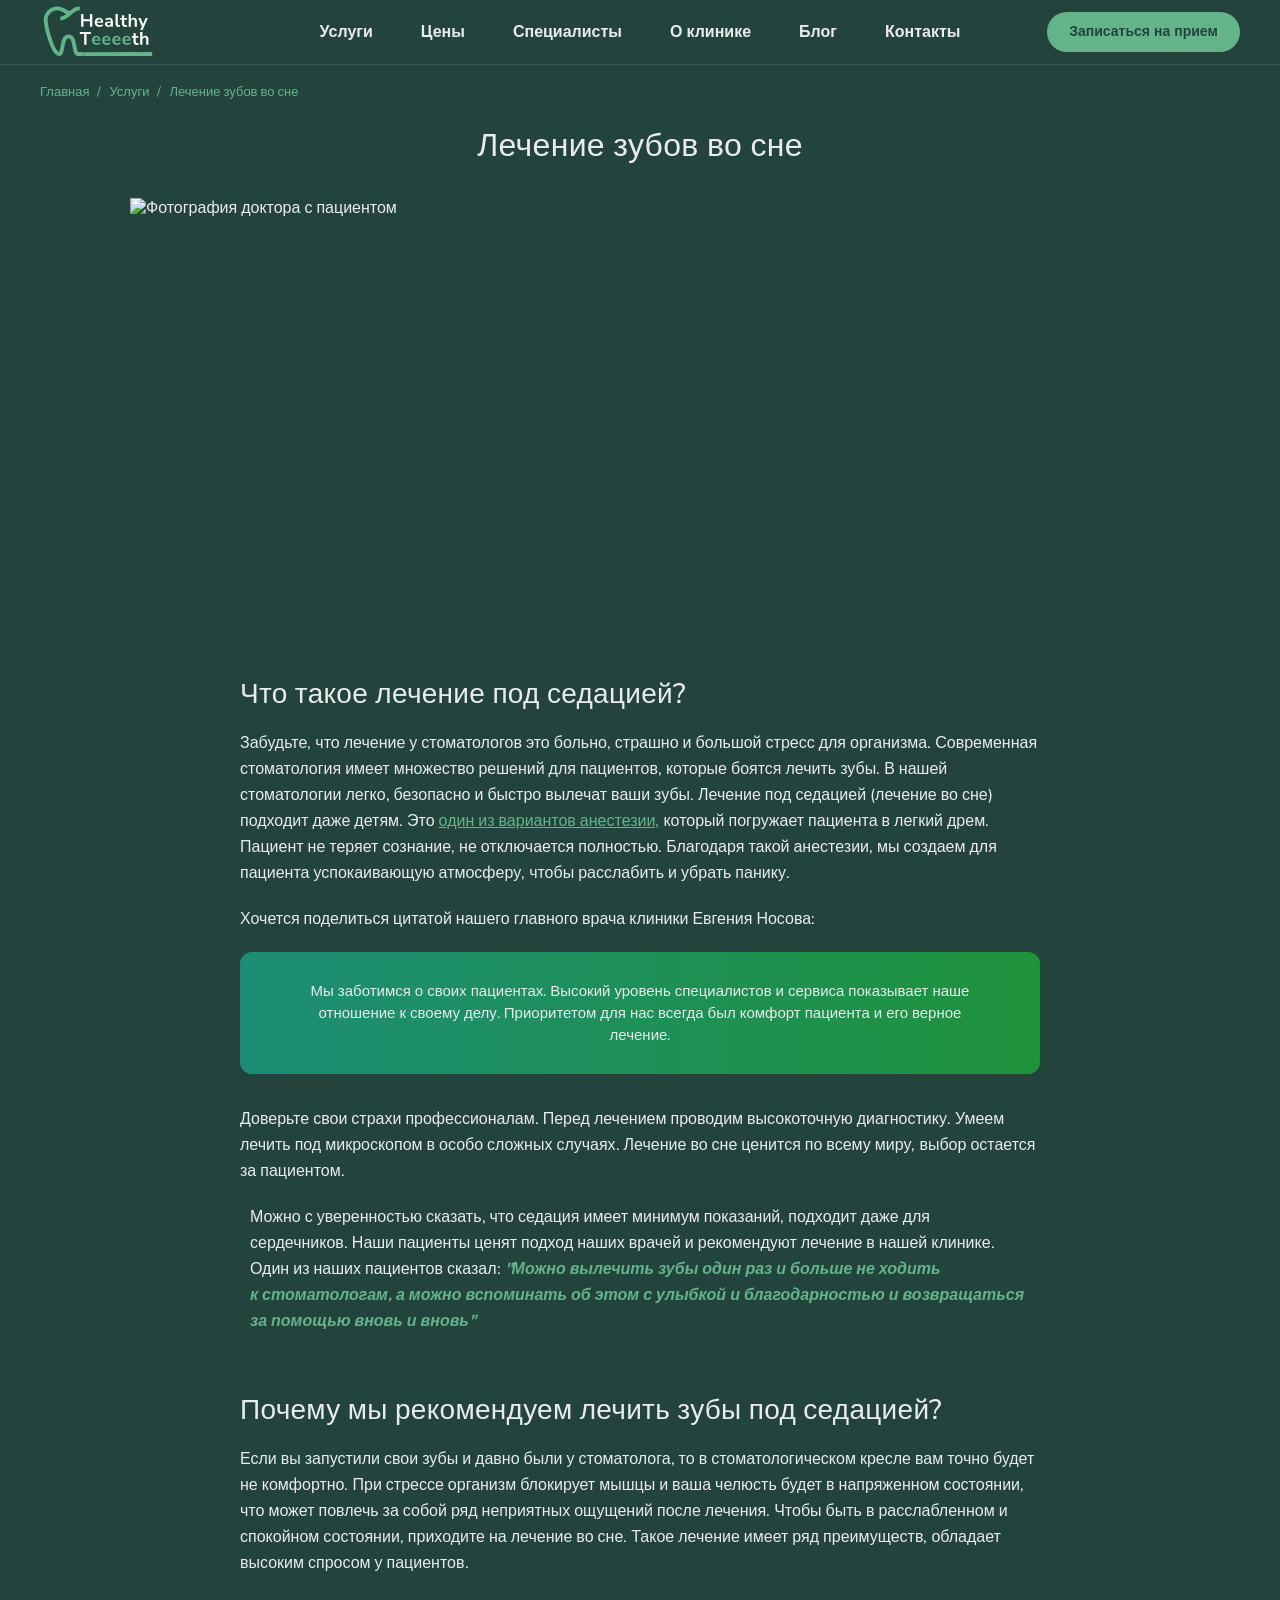
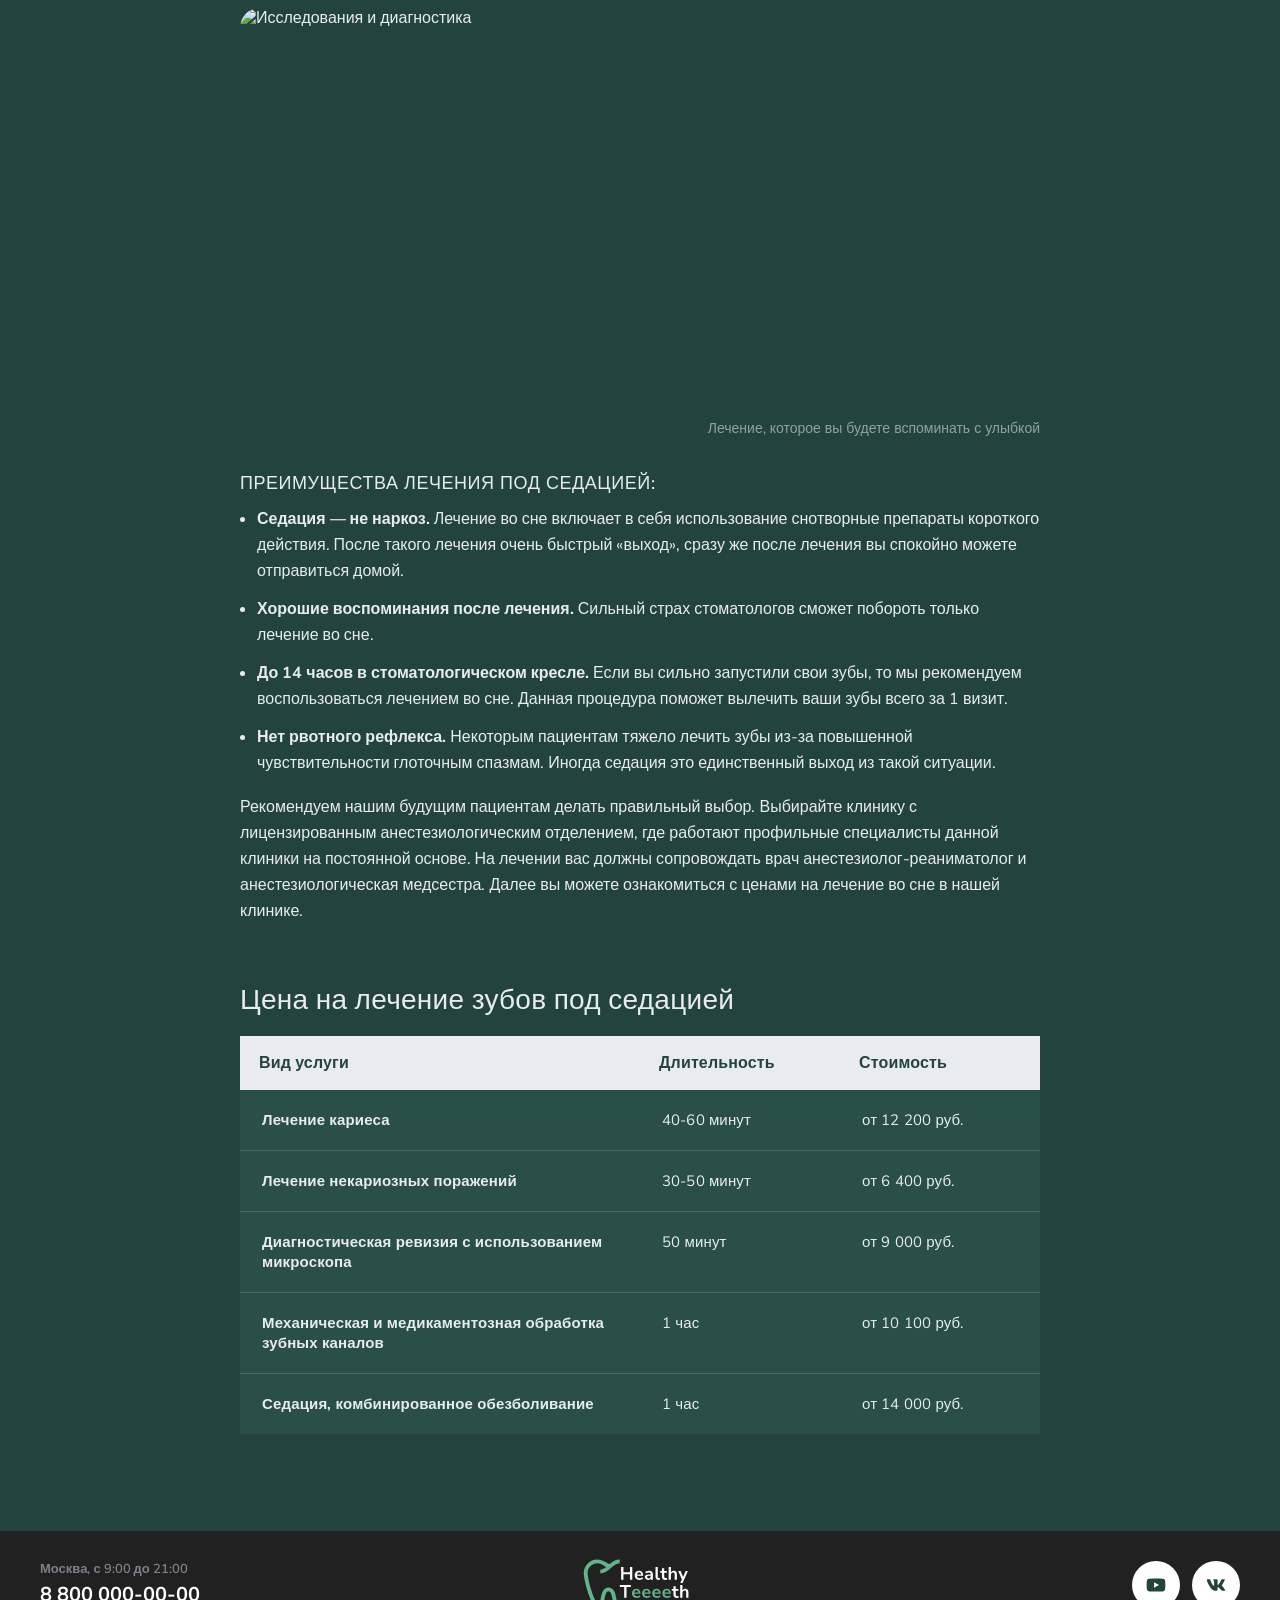
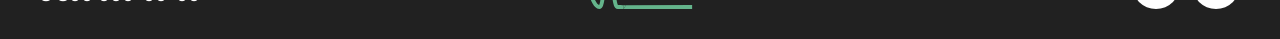
==== sedation.html @ c44e312c "PerfectPixel OK" ====
<!DOCTYPE html>
<html lang="ru">

<head>
    <meta charset="UTF-8">
    <meta name="viewport" content="width=device-width, initial-scale=1.0">
    <meta http-equiv="X-UA-Compatible" content="ie=edge">
    <link rel="stylesheet" href="style.css">
    <title>Лечение зубов во сне - healthyTeeeeth</title>
</head>

<body>
    <header class="header">
        <div class="container">
            <div class="header__content">
                <a class="header__logo-link" href="index.html">
                    <svg class="header__logo" width="120" height="60" aria-hidden="true">
                        <use href="images/sprite.svg#logo"></use>
                    </svg>
                </a>
                <nav class="header__nav">
                    <ul class="header__list">
                        <li class="header__item">
                            <a class="header__link" href="#">Услуги</a>
                        </li>
                        <li class="header__item">
                            <a class="header__link" href="#">Цены</a>
                        </li>
                        <li class="header__item">
                            <a class="header__link" href="#">Специалисты</a>
                        </li>
                        <li class="header__item">
                            <a class="header__link" href="#">О клинике</a>
                        </li>
                        <li class="header__item">
                            <a class="header__link" href="#">Блог</a>
                        </li>
                        <li class="header__item">
                            <a class="header__link" href="#">Контакты</a>
                        </li>
                    </ul>
                </nav>
                <a href="#" class="header__signup">Записаться на прием</a>
            </div>
        </div>
    </header>

    <main>
        <div class="breadcrumbs">
            <div class="container">
                <ul class="breadcrumbs__list">
                    <li class="breadcrumbs__item">
                        <a class="breadcrumbs__link" href="#">Главная</a>
                    </li>
                    <li class="breadcrumbs__item">
                        <a class="breadcrumbs__link" href="#">Услуги</a>
                    </li>
                    <li class="breadcrumbs__item">
                        <span class="breadcrumbs__link">Лечение зубов во сне</span>
                    </li>
                </ul>
            </div>
        </div>

        <div class="container">
            <!-- Внедрён модификатор text-block--sedation -->
            <div class="text-block text-block--sedation">
                <h1 class="text-block__title">Лечение зубов во сне</h1>

                <img class="text-block__image text-block__image--main" src="https://i.ibb.co/W4Y8yRvD/treatment.jpg"
                    height="420" width="1020" alt="Фотография доктора с пациентом">

                <h2 class="text-block__subtitle">Что такое лечение под седацией?</h2>

                <p class="text-block__text">Забудьте, что лечение у стоматологов это больно, страшно и большой стресс
                    для организма. Современная стоматология имеет множество решений для пациентов, которые боятся лечить
                    зубы. В нашей стоматологии легко, безопасно и быстро вылечат ваши зубы. Лечение под седацией
                    (лечение во сне) подходит даже детям. Это <a href="#" class="text-block__link">один из вариантов
                        анестезии,</a> который погружает пациента в легкий дрем. Пациент не теряет сознание, не
                    отключается полностью. Благодаря такой анестезии, мы создаем для пациента успокаивающую атмосферу,
                    чтобы расслабить и убрать панику.</p>

                <p class="text-block__text">Хочется поделиться цитатой нашего главного врача клиники Евгения Носова:</p>

                <div class="text-block__quote">
                    <p class="text-block__text">Мы заботимся о своих пациентах. Высокий уровень специалистов и сервиса
                        показывает наше отношение к своему делу. Приоритетом для нас всегда был комфорт пациента и его
                        верное лечение.</p>
                </div>

                <p class="text-block__text">Доверьте свои страхи профессионалам. Перед лечением проводим высокоточную
                    диагностику. Умеем лечить под микроскопом в особо сложных случаях. Лечение во сне ценится по всему
                    миру, выбор остается за пациентом.</p>

                <p class="text-block__text text-block__text--quote">Можно с&nbsp;уверенностью сказать, что седация имеет
                    минимум показаний, подходит даже для сердечников. Наши пациенты
                    ценят подход наших врачей и&nbsp;рекомендуют лечение в&nbsp;нашей клинике. Один из&nbsp;наших
                    пациентов сказал:
                    <span class="text-block__highlight">&quot;Можно вылечить зубы один раз и&nbsp;больше не&nbsp;ходить
                        к&nbsp;стоматологам, а&nbsp;можно вспоминать
                        об&nbsp;этом с&nbsp;улыбкой и&nbsp;благодарностью и&nbsp;возвращаться за помощью вновь
                        и&nbsp;вновь&quot;</span>
                </p>

                <h2 class="text-block__subtitle">Почему мы рекомендуем лечить зубы под седацией?</h2>

                <p class="text-block__text">Если вы запустили свои зубы и давно были у стоматолога, то в
                    стоматологическом кресле вам точно будет не комфортно. При стрессе организм блокирует мышцы и ваша
                    челюсть будет в напряженном состоянии, что может повлечь за собой ряд неприятных ощущений после
                    лечения. Чтобы быть в расслабленном и спокойном состоянии, приходите на лечение во сне. Такое
                    лечение имеет ряд преимуществ, обладает высоким спросом у пациентов.</p>

                <figure class="text-block__figure">
                    <img class="text-block__image" src="https://i.ibb.co/C3NTbPTH/treatment2.jpg" height="400"
                        width="800" alt="Исследования и диагностика">
                    <figcaption class="text-block__caption">Лечение, которое вы будете вспоминать с улыбкой
                    </figcaption>
                </figure>

                <h3 class="text-block__subtitle text-block__subtitle--small">Преимущества лечения под седацией:</h3>

                <ul class="text-block__list">
                    <li class="text-block__item"><b>Седация — не наркоз.</b> Лечение во сне включает в себя
                        использование снотворные препараты короткого действия. После такого лечения очень быстрый
                        «выход», сразу же после лечения вы спокойно можете отправиться домой.</li>
                    <li class="text-block__item"><b>Хорошие воспоминания после лечения.</b> Сильный страх стоматологов
                        сможет побороть только лечение во сне.</li>
                    <li class="text-block__item"><b>До 14 часов в стоматологическом кресле.</b> Если вы сильно запустили
                        свои зубы, то мы рекомендуем воспользоваться лечением во сне. Данная процедура поможет вылечить
                        ваши зубы всего за 1 визит.</li>
                    <li class="text-block__item"><b>Нет рвотного рефлекса.</b> Некоторым пациентам тяжело лечить зубы
                        из-за повышенной чувствительности глоточным спазмам. Иногда седация это единственный выход из
                        такой ситуации.</li>
                </ul>

                <p class="text-block__text">Рекомендуем нашим будущим пациентам делать правильный выбор. Выбирайте
                    клинику с лицензированным анестезиологическим отделением, где работают профильные специалисты данной
                    клиники на постоянной основе. На лечении вас должны сопровождать врач анестезиолог-реаниматолог и
                    анестезиологическая медсестра. Далее вы можете ознакомиться с ценами на лечение во сне в нашей
                    клинике.</p>

                <h3 class="text-block__subtitle">Цена на лечение зубов под седацией</h3>

                <table class="text-block__table">
                    <thead>
                        <tr class="text-block__table-row">
                            <th class="text-block__table-header">Вид услуги</th>
                            <th class="text-block__table-header">Длительность</th>
                            <th class="text-block__table-header">Стоимость</th>
                        </tr>
                    </thead>
                    <tbody>
                        <tr class="text-block__table-row">
                            <td class="text-block__table-cell"><b>Лечение кариеса</b></td>
                            <td class="text-block__table-cell">40-60 минут</td>
                            <td class="text-block__table-cell">от 12 200 руб.</td>
                        </tr>
                        <tr class="text-block__table-row">
                            <td class="text-block__table-cell"><b>Лечение некариозных поражений</b></td>
                            <td class="text-block__table-cell">30-50 минут</td>
                            <td class="text-block__table-cell">от 6 400 руб.</td>
                        </tr>
                        <tr class="text-block__table-row">
                            <td class="text-block__table-cell"><b>Диагностическая ревизия с использованием
                                    микроскопа</b></td>
                            <td class="text-block__table-cell">50 минут</td>
                            <td class="text-block__table-cell">от 9 000 руб.</td>
                        </tr>
                        <tr class="text-block__table-row">
                            <td class="text-block__table-cell"><b>Механическая и медикаментозная обработка зубных
                                    каналов</b></td>
                            <td class="text-block__table-cell">1 час</td>
                            <td class="text-block__table-cell">от 10 100 руб.</td>
                        </tr>
                        <tr class="text-block__table-row">
                            <td class="text-block__table-cell"><b>Седация, комбинированное обезболивание</b></td>
                            <td class="text-block__table-cell">1 час</td>
                            <td class="text-block__table-cell">от 14 000 руб.</td>
                        </tr>
                    </tbody>
                </table>
            </div>
        </div>
    </main>

    <footer class="footer">
        <div class="container">
            <div class="footer__content">
                <div class="footer__contact">
                    <span class="footer__contact-name">Москва, с 9:00 до 21:00</span>
                    <a class="footer__contact-phone" href="tel:88000000000">8 800 000-00-00</a>
                </div>
                <div class="footer__inner">
                    <a class="footer__logo-link" href="index.html">
                        <svg class="footer__logo" width="120" height="60" aria-hidden="true">
                            <use href="images/sprite.svg#logo"></use>
                        </svg>
                    </a>
                </div>
                <ul class="footer__social">
                    <li class="footer__social-item">
                        <a class="footer__social-link" href="#" aria-label="Ссылка на YouTube">
                            <svg width="20" height="20" aria-hidden="true">
                                <use href="images/sprite.svg#youtube-logo"></use>
                            </svg>
                        </a>
                    </li>
                    <li class="footer__social-item">
                        <a class="footer__social-link" href="#" aria-label="Ссылка на Вконтакте">
                            <svg width="20" height="20" aria-hidden="true">
                                <use href="images/sprite.svg#vk-logo"></use>
                            </svg>
                        </a>
                    </li>
                </ul>
            </div>
        </div>
    </footer>
</body>

</html>
---- style.css ----
/* =========================================
   RUBIK
   ========================================= */
@font-face {
  font-family: "Rubik";
  font-style: normal;
  font-weight: 400;
  src: url("../fonts/rubik-v31-latin-regular.woff2") format("woff2");
  font-display: swap;
}
@font-face {
  font-family: "Rubik";
  font-style: normal;
  font-weight: 500;
  src: url("../fonts/rubik-v31-latin-500.woff2") format("woff2");
  font-display: swap;
}
@font-face {
  font-family: "Rubik";
  font-style: normal;
  font-weight: 600;
  src: url("../fonts/rubik-v31-latin-600.woff2") format("woff2");
  font-display: swap;
}
@font-face {
  font-family: "Rubik";
  font-style: normal;
  font-weight: 700;
  src: url("../fonts/rubik-v31-latin-700.woff2") format("woff2");
  font-display: swap;
}
/* =========================================
   NUNITO SANS
   ========================================= */
@font-face {
  font-display: swap;
  font-family: "Nunito Sans";
  font-style: normal;
  font-weight: 400;
  src: url("../fonts/nunito-sans-v19-latin-regular.woff2") format("woff2");
}
@font-face {
  font-display: swap;
  font-family: "Nunito Sans";
  font-style: normal;
  font-weight: 500;
  src: url("../fonts/nunito-sans-v19-latin-500.woff2") format("woff2");
}
@font-face {
  font-display: swap;
  font-family: "Nunito Sans";
  font-style: normal;
  font-weight: 600;
  src: url("../fonts/nunito-sans-v19-latin-600.woff2") format("woff2");
}
@font-face {
  font-display: swap;
  font-family: "Nunito Sans";
  font-style: normal;
  font-weight: 700;
  src: url("../fonts/nunito-sans-v19-latin-700.woff2") format("woff2");
}
* {
  box-sizing: border-box;
}

body {
  background-color: #23443d;
  margin: 0;
  min-width: 1260px;
  padding: 0;
}

img {
  display: block;
  height: auto;
  max-width: 100%;
  object-fit: cover;
}

body {
  font-family: "Rubik", sans-serif, "Nunito Sans", sans-serif, "Arial", sans-serif;
  font-weight: 400;
  color: #e9ecec;
}

.container {
  width: 100%;
  max-width: 1280px;
  margin: 0 auto;
  padding: 0 40px;
}

.header {
  font-family: "Nunito Sans", sans-serif;
  background-color: #23443d;
  padding: 2px 0;
  border-bottom: 1px solid rgba(255, 255, 255, 0.1);
}
.header__content {
  align-items: center;
  display: grid;
  grid-template-columns: 193px 1fr 193px;
}
.header__logo-link {
  display: flex;
}
.header__logo {
  height: 60px;
  width: 120px;
}
.header__list {
  display: flex;
  justify-content: center;
  list-style: none;
  margin: 0;
  padding: 0 15px;
}
.header__item:not(:last-child) {
  margin: 0 48px 0 0;
}
.header__link {
  color: #e9ecec;
  display: flex;
  font-size: 16px;
  line-height: 24px;
  font-weight: 600;
  text-decoration: none;
}
.header__signup {
  color: #23443d;
  background-color: #64b48b;
  border-radius: 60px;
  padding: 12px;
  text-align: center;
  font-size: 14px;
  line-height: 16px;
  font-weight: 700;
  text-decoration: none;
}

.breadcrumbs {
  font-family: "Nunito Sans", sans-serif;
  padding: 15px 0 0;
  margin: 0 0 24px 0;
}
.breadcrumbs__list {
  margin: 0;
  padding: 0;
  list-style: none;
  display: flex;
  align-items: center;
}
.breadcrumbs__item:not(:last-child) {
  margin: 0 20px 0 0;
}
.breadcrumbs__link {
  font-size: 13px;
  line-height: 16px;
  color: #64b48b;
  font-weight: 500;
  position: relative;
  text-decoration: none;
}
.breadcrumbs__link:not(span) {
  color: #64b48b;
}
.breadcrumbs__link:not(span)::after {
  content: "/";
  color: #64b48b;
  position: absolute;
  top: 50%;
  transform: translateY(-50%);
  right: -12px;
}

.text-block {
  padding: 0 0 80px;
  color: #e9ecec;
}
.text-block__title {
  font-family: "Rubik", sans-serif;
  font-weight: 500;
  font-size: 32px;
  line-height: 40px;
  letter-spacing: 0.05em;
  text-align: center;
  margin: 0 auto 32px;
  max-width: 1020px;
}
.text-block__subtitle {
  font-family: "Rubik", sans-serif;
  font-weight: 500;
  font-size: 28px;
  line-height: 32px;
  letter-spacing: 0.05em;
  margin: 60px auto 20px;
  max-width: 800px;
}
.text-block__subtitle--small {
  font-size: 18px;
  line-height: 26px;
  letter-spacing: 0.02em;
  text-transform: uppercase;
  margin: 32px auto 12px;
}
.text-block__text {
  font-family: "Nunito Sans", sans-serif;
  font-weight: 400;
  font-size: 16px;
  line-height: 26px;
  margin: 0 auto 20px;
  max-width: 800px;
}
.text-block__link {
  font-family: "Nunito Sans", sans-serif;
  font-weight: 500;
  color: #64b48b;
  text-decoration: underline;
}
.text-block__list {
  margin: 12px auto;
  padding: 0 0 0 17px;
  max-width: 800px;
}
.text-block__item {
  font-family: "Nunito Sans", sans-serif;
  font-weight: 400;
  font-size: 16px;
  line-height: 26px;
  margin-bottom: 12px;
}
.text-block__item:last-child {
  margin-bottom: 0;
}
.text-block__image {
  height: 420px;
  margin: 0 auto 60px;
  max-width: 1020px;
  width: 1020px;
  border-radius: 20px;
  object-fit: cover;
  display: block;
}
.text-block__image--main {
  border-radius: 50% 50% 20px 20px;
  margin-bottom: 40px;
}
.text-block__figure {
  margin: 32px auto 32px;
  max-width: 800px;
}
.text-block__figure .text-block__image {
  height: 400px;
  margin: 0 0 12px;
  max-width: 800px;
  width: 800px;
}
.text-block__caption {
  font-family: "Nunito Sans", sans-serif;
  font-weight: 400;
  font-size: 14px;
  line-height: 18px;
  text-align: right;
  color: rgba(255, 255, 255, 0.5);
  margin-top: 12px;
  margin-bottom: 0;
}
.text-block__quote {
  background: linear-gradient(90deg, rgba(27, 160, 132, 0.8) 0%, rgba(29, 166, 59, 0.8) 100%);
  padding: 28px 40px;
  border-radius: 12px;
  margin: 0 auto 32px;
  max-width: 800px;
  text-align: center;
}
.text-block__quote .text-block__text {
  font-size: 15px;
  line-height: 22px;
  padding: 0 10px;
  margin: 0;
}
.text-block__highlight {
  font-family: "Nunito Sans", sans-serif;
  font-weight: 700;
  font-style: italic;
  font-size: 16px;
  line-height: 26px;
  color: #64b48b;
}
.text-block__table {
  width: 100%;
  max-width: 800px;
  border-collapse: collapse;
  margin: 0 auto 17px;
  table-layout: fixed;
  background: #2a4f47;
}
.text-block__table-row {
  border-bottom: 1px solid #4b6c66;
}
.text-block__table-row:first-child {
  border-bottom: 1px solid #4b6c66;
}
.text-block__table-row:last-child {
  border-bottom: unset;
}
.text-block__table-header {
  font-family: "Rubik", sans-serif;
  font-weight: 700;
  font-size: 16px;
  line-height: 22px;
  color: #23443d;
  background-color: #e9ecec;
  padding: 16px 19px;
  text-align: left;
}
.text-block__table-header:first-child {
  width: 180px;
}
.text-block__table-header:nth-child(2) {
  width: 320px;
}
.text-block__table-header:last-child {
  width: 300px;
}
.text-block__table-cell {
  font-family: "Nunito Sans", sans-serif;
  font-weight: 400;
  font-size: 15px;
  line-height: 20px;
  padding: 20px 22px;
  vertical-align: top;
}

.text-block--sedation .text-block__image--main {
  border-radius: 0;
  clip-path: url("../images/sprite.svg#arc-clip");
}
.text-block--sedation .text-block__title,
.text-block--sedation .text-block__subtitle,
.text-block--sedation .text-block__table-header,
.text-block--sedation .text-block__table-cell {
  font-family: "Nunito Sans", sans-serif;
  letter-spacing: 0.01em;
}
.text-block--sedation .text-block__subtitle--small {
  margin-bottom: 0;
  letter-spacing: 0.03em;
}
.text-block--sedation ul.text-block__list {
  margin-top: 10px;
  margin-bottom: 18px;
}
.text-block--sedation .text-block__text--quote {
  margin-bottom: 60px;
  max-width: 780px;
}
.text-block--sedation .text-block__table-header:first-child {
  width: 400px;
}
.text-block--sedation .text-block__table-header:nth-child(2) {
  width: 200px;
}
.text-block--sedation .text-block__table-header:last-child {
  width: 200px;
}

.footer {
  background-color: #212121;
  font-family: "Nunito Sans", sans-serif;
}
.footer__content {
  align-items: center;
  display: grid;
  grid-template-columns: 170px 1fr 170px;
  padding: 24px 0;
}
.footer__contact {
  display: flex;
  flex-direction: column;
}
.footer__contact-name {
  color: #7e818d;
  font-size: 13px;
  font-weight: 600;
  line-height: 16px;
  margin: 0 0 4px 0;
}
.footer__contact-phone {
  color: #ffffff;
  font-size: 20px;
  font-weight: 700;
  line-height: 28px;
  text-decoration: none;
}
.footer__inner {
  display: flex;
  justify-content: center;
}
.footer__logo-link {
  display: flex;
}
.footer__logo {
  height: 60px;
  width: 120px;
}
.footer__social {
  align-items: center;
  display: flex;
  flex-wrap: wrap;
  gap: 12px;
  justify-content: flex-end;
  list-style: none;
  margin: 0;
  padding: 0;
}
.footer__social-link {
  align-items: center;
  background-color: #ffffff;
  border-radius: 50%;
  display: flex;
  height: 48px;
  justify-content: center;
  width: 48px;
  text-decoration: none;
}

/*# sourceMappingURL=style.css.map */
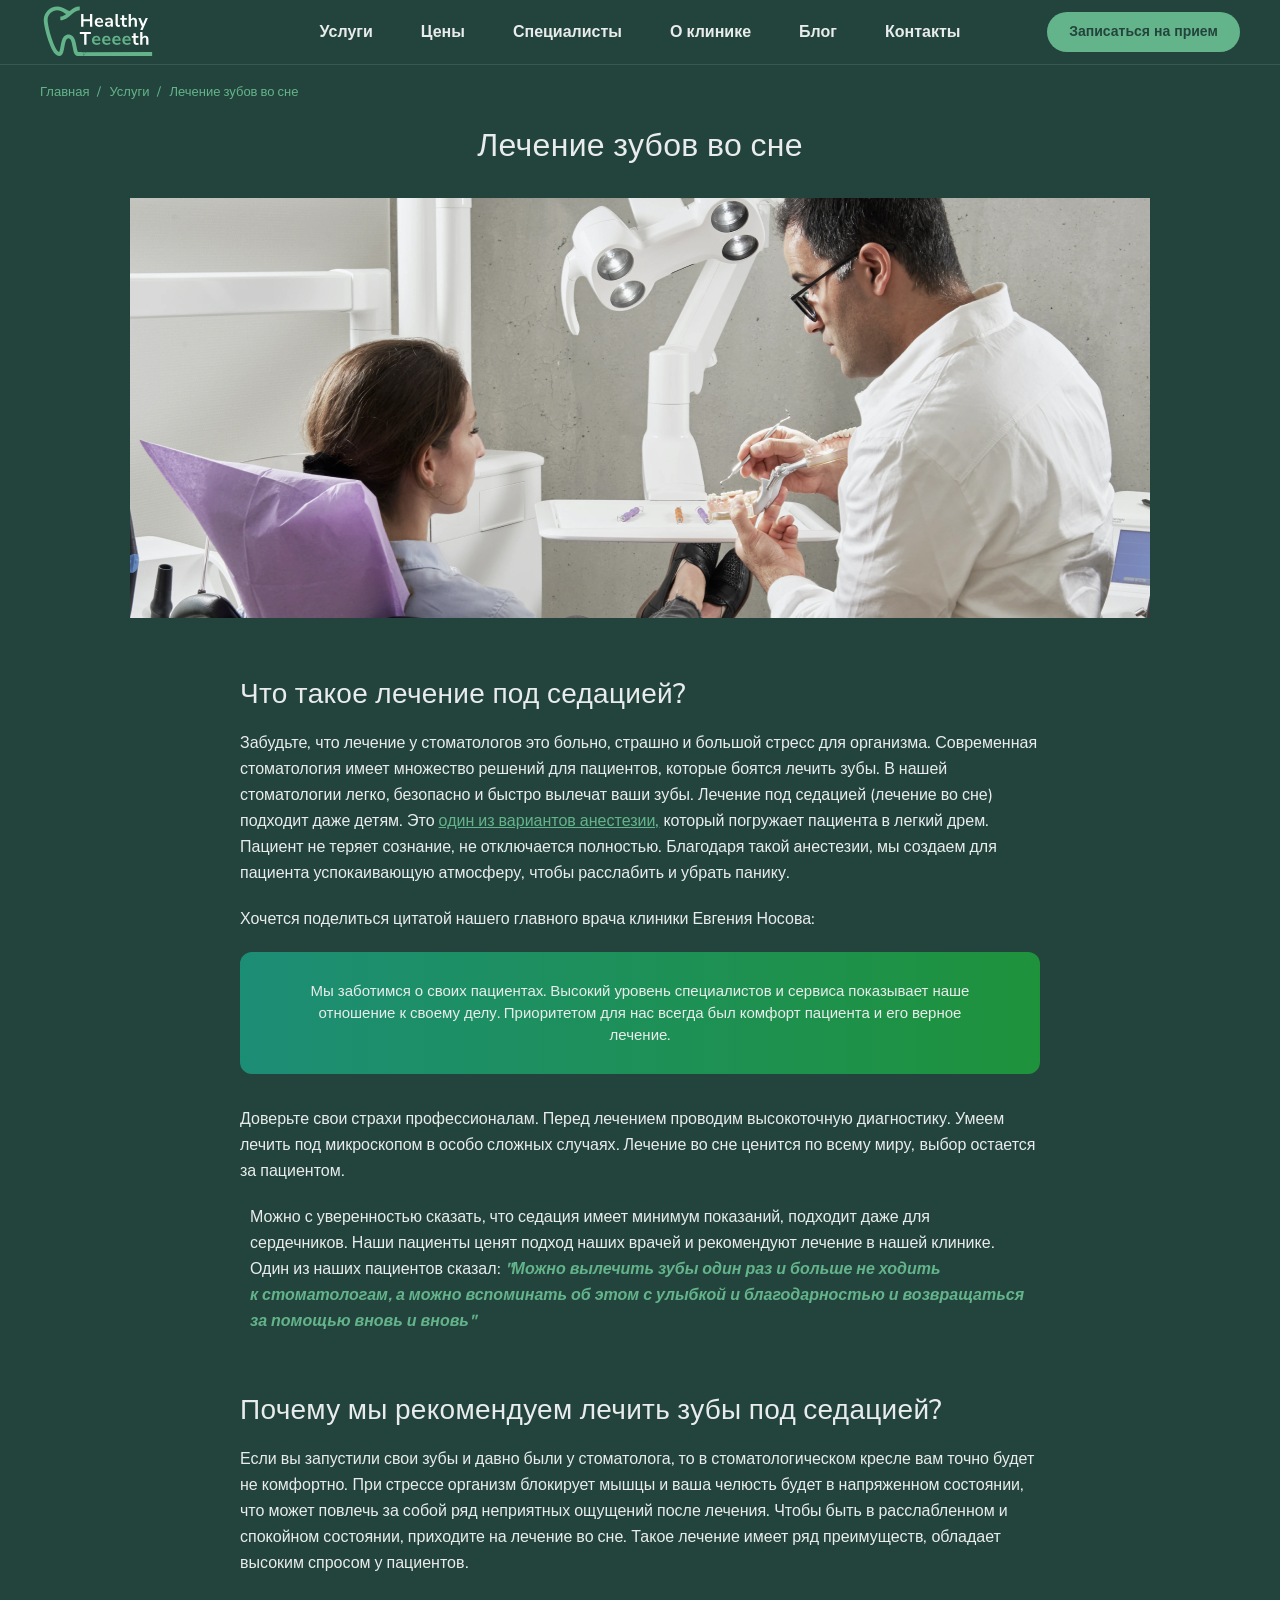
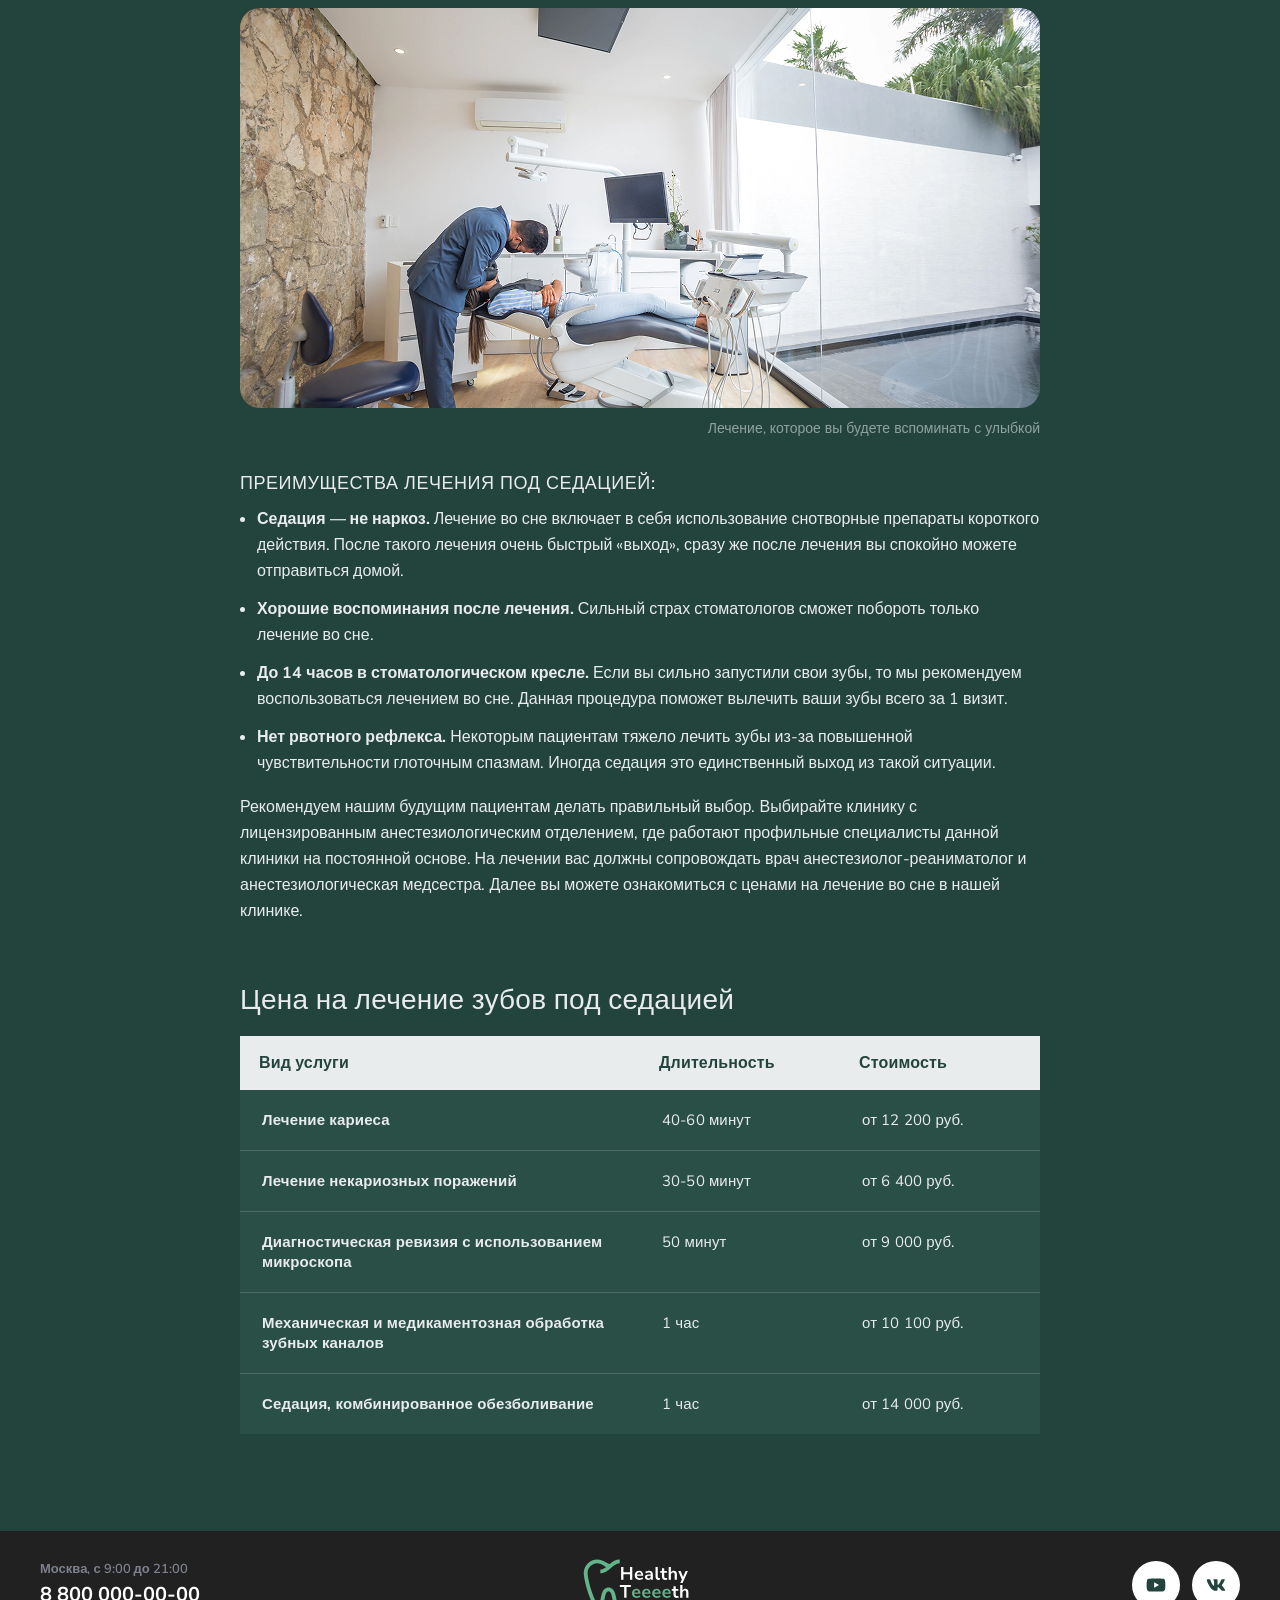
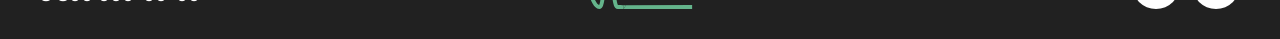
==== commit 9220d348: "new page blog.html  & blog.scss" ====
--- a/sedation.html
+++ b/sedation.html
@@ -67,8 +67,8 @@
             <div class="text-block text-block--sedation">
                 <h1 class="text-block__title">Лечение зубов во сне</h1>
 
-                <img class="text-block__image text-block__image--main" src="https://i.ibb.co/W4Y8yRvD/treatment.jpg"
-                    height="420" width="1020" alt="Фотография доктора с пациентом">
+                <img class="text-block__image text-block__image--main" src="images/treatment.jpg" height="420"
+                    width="1020" alt="Фотография доктора с пациентом">
 
                 <h2 class="text-block__subtitle">Что такое лечение под седацией?</h2>
 
@@ -111,8 +111,8 @@
                     лечение имеет ряд преимуществ, обладает высоким спросом у пациентов.</p>
 
                 <figure class="text-block__figure">
-                    <img class="text-block__image" src="https://i.ibb.co/C3NTbPTH/treatment2.jpg" height="400"
-                        width="800" alt="Исследования и диагностика">
+                    <img class="text-block__image" src="images/treatment2.jpg" height="400" width="800"
+                        alt="Исследования и диагностика">
                     <figcaption class="text-block__caption">Лечение, которое вы будете вспоминать с улыбкой
                     </figcaption>
                 </figure>
--- a/style.css
+++ b/style.css
@@ -366,6 +366,21 @@
   width: 200px;
 }
 
+.text-block--blog .text-block__title,
+.text-block--blog .text-block__subtitle {
+  font-family: "Nunito Sans", sans-serif;
+  letter-spacing: 0.02em;
+}
+.text-block--blog .text-block__figure--zeromt {
+  margin-top: 0;
+}
+.text-block--blog .text-block__text--quote {
+  max-width: 780px;
+}
+.text-block--blog .text-block__item--mbbg {
+  margin-bottom: 19px;
+}
+
 .footer {
   background-color: #212121;
   font-family: "Nunito Sans", sans-serif;
